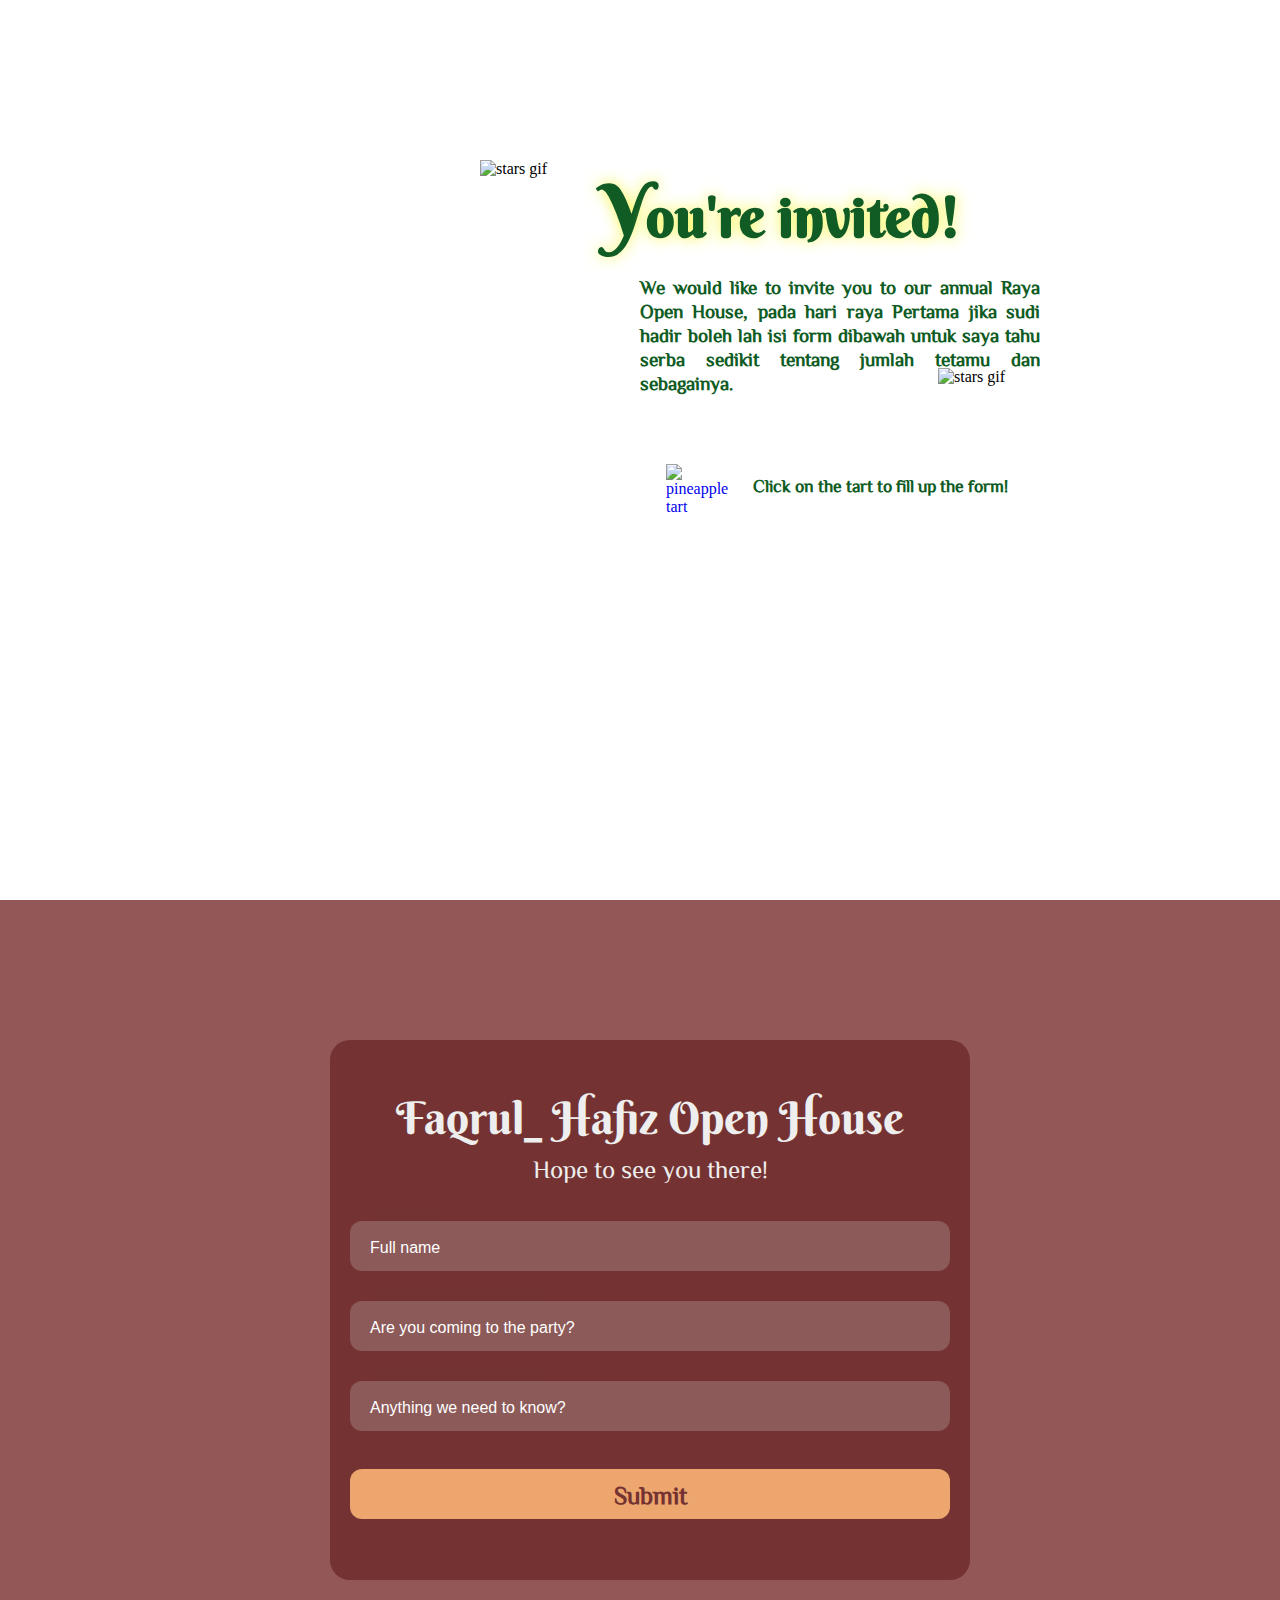
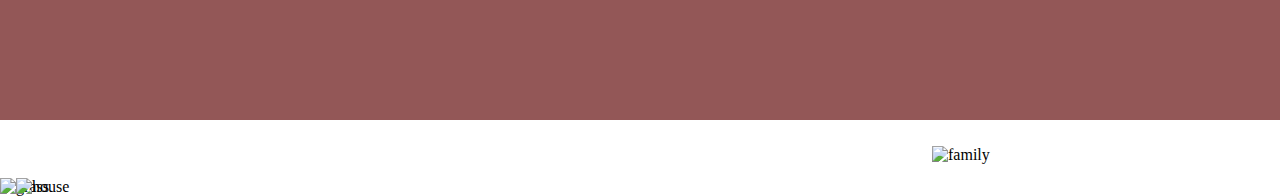
==== invitationpage.html @ e44bca33 "Add files via upload" ====
<!DOCTYPE html>
<html lang="en">
<head>
    <meta charset="UTF-8">
    <meta http-equiv="X-UA-Compatible" content="IE=edge">
    <meta name="viewport" content="width=device-width, initial-scale=1.0">
    <title>Invitation</title>
    <link rel="stylesheet" href="stylesi.css">
    <link rel="icon" type="image/x-icon" href="favicon.svg">
    <link rel="preconnect" href="https://fonts.googleapis.com">
    <link rel="preconnect" href="https://fonts.gstatic.com" crossorigin>
    <link href="https://fonts.googleapis.com/css2?family=Berkshire+Swash&family=Parisienne&family=ZCOOL+XiaoWei&display=swap" rel="stylesheet">
</head>

<body>
<img class="star1" src="invitationpage/star1.gif" alt="stars gif" width="150px">
<img class="star2" src="invitationpage/star2.gif" alt="stars gif" width="150px">

<div class="parallax"></div>
<h1 class="title"><span>Y</span>ou're invited!</h1>
<p class="invite_message">
    We would like to invite you to our annual Raya Open House, pada hari raya Pertama jika sudi hadir boleh lah isi form dibawah untuk saya tahu serba sedikit tentang jumlah tetamu dan sebagainya.
</p>
<a href="#form">
    <img class="tart" src="invitationpage/tart.png" alt="pineapple tart" width="70px">
</a>
<h5>Click on the tart to fill up the form!</h5>

<div class="bottom">
    <div class="div_form">
        <form id="form" class="form" action="https://formsubmit.co/faqrul669@gmail.com" method="POST">
            <div class="title2">Faqrul_ Hafiz Open House</div>
            <div class="subtitle">Hope to see you there!</div>
            <div class="input_container ic1">
                <input id="fullname" class="input" type="text" placeholder=" " name="fullname">
                <div class="cut"></div>
                <label for="fullname" class="placeholder">Full name</label>
            </div>
            <div class="input_container ic2">
                <input id="attendance" class="input" type="text" placeholder=" " name="attendance">
                <div class="cut cut-short"></div>
                <label for="attendance" class="placeholder">Are you coming to the party?</label>
            </div>
            <div class="input_container ic2">
                <input id="remarks" class="input" type="text" placeholder=" " name="remarks">
                <div class="cut cut-short"></div>
                <label for="remarks" class="placeholder">Anything we need to know?</label>
            </div>
            <button type="submit" class="submit">Submit</button>
        </form>
    </div>
</div>
<img src="invitationpage/grass.png" alt="grass" class="grass">
<img src="invitationpage/house2.gif" alt="house" class="house">
<img src="invitationpage/family.png" alt="family" class="family">
</body>
</html>
---- stylesi.css ----
html body {
    padding: 0;
    margin: 0;
    height: 100vh;
    overflow-x: hidden;
}

html {
    scroll-behavior: smooth;
}

.parallax {
    background-image: url("invitationpage/background.png");
    height: 100vh;
    width: 100vw;
    background-attachment: fixed;
    background-position: center;
    background-repeat: no-repeat;
    background-size: cover;
}

.star1 {
    position: absolute;
    top: 10rem;
    left: 30rem;
}

.star2 {
    position: absolute;
    top: 23rem;
    right: 12rem;
}

span {
    font-size: 4.5rem;
}

.title {
    font-family: 'Berkshire Swash', cursive;
    font-size: 3.5rem;
    font-weight: bolder;
    color: rgb(16, 92, 36);
    text-shadow: 0px 0px 15px rgb(247, 247, 85);
    position: absolute;
    top: 8rem;
    right: 20rem;
    animation: float 3s ease-in-out infinite;
}

@keyframes float {
    0% { transform: translate(0,  0px); }
    50%  { transform: translate(0, 15px); }
    100%   { transform: translate(0, -0px); }   
}

.invite_message {
    font-family: 'ZCOOL XiaoWei', serif;
    font-size: 1.2rem;
    font-weight: bold;
    line-height: 24px;
    color: rgb(16, 92, 36);
    height: 200px;
    width: 400px;
    text-align: justify;
    position: absolute;
    top: 16rem;
    right: 15rem;
}

.tart {
    position: absolute;
    top: 29rem;
    right: 34rem;
}

h5 {
    font-family: 'ZCOOL XiaoWei', serif;
    font-size: 1.1rem;
    font-weight: bold;
    color: rgb(16, 92, 36);
    position: absolute;
    top: 28rem;
    right: 17rem;
}

.bottom {
    height: 800px;
    width: 100vw;
    background-color: rgb(147, 87, 87);   
    display: flex;
    flex-flow: column nowrap;
    justify-content: center;
    align-items: center;
    padding: 10px;
}

.form {
    background-color: #743332;
    border-radius: 20px;
    height: 500px;
    padding: 20px;
    width: 600px;
}

.title2 {
    color: #eee;
    font-family: 'Berkshire Swash', cursive;
    font-size: 45px;
    text-align: center;
    margin-top: 30px;
}

.subtitle {
    color: #eee;
    font-family: 'ZCOOL XiaoWei', serif;
    font-size: 25px;
    font-weight: 300;
    text-align: center;
    margin-top: 10px;
}

.input_container {
    height: 50px;
    position: relative;
    width: 100%;
}

.ic1 {
    margin-top: 40px;
}
  
.ic2 {
    margin-top: 30px;
}
  
.input {
    background-color: #8c5a59;
    border-radius: 12px;
    border: 0;
    box-sizing: border-box;
    color: rgb(255, 255, 255);
    font-size: 18px;
    height: 100%;
    outline: 0;
    padding: 4px 20px 0;
    width: 100%;
}
  
.cut {
    background-color: #743333;
    border-radius: 10px;
    height: 20px;
    left: 20px;
    position: absolute;
    top: -20px;
    transform: translateY(0);
    transition: transform 200ms;
    width: 76px;
}
  
.cut-short {
    width: 180px;
}
  
.input:focus ~ .cut,
.input:not(:placeholder-shown) ~ .cut {
    transform: translateY(10px);
}
  
.placeholder {
    color: #ffffff;
    font-family: sans-serif;
    left: 20px;
    line-height: 14px;
    pointer-events: none;
    position: absolute;
    transform-origin: 0 50%;
    transition: transform 200ms, color 200ms;
    top: 20px;
}
  
.input:focus ~ .placeholder,
.input:not(:placeholder-shown) ~ .placeholder {
    transform: translateY(-30px) translateX(10px) scale(0.8);
}
  
.input:not(:placeholder-shown) ~ .placeholder {
    color: #8c5a59;
}
  
.input:focus ~ .placeholder {
    color: #ffffff;
}
  
.submit {
    background-color: #eca66e;
    border-radius: 12px;
    border: 0;
    box-sizing: border-box;
    color: #743332;
    cursor: pointer;
    font-family: 'ZCOOL XiaoWei', serif;
    font-size: 25px;
    font-weight: bold;
    height: 50px;
    margin-top: 38px;
    outline: 0;
    text-align: center;
    width: 100%;
}
  
.submit:active {
    background-color: #fff;
}

.grass {
    width: 100vw;
    height: auto;
    position: absolute;
    bottom: -56rem;
}

.house {
    width: 400px;
    position: absolute;
    bottom: -56rem;
    left: 1rem;
}

.family {
    width: 300px;
    position: absolute;
    bottom: -54rem;
    right: 3rem;
}

@media screen and (max-width: 1080px) {
    * body {
        margin: 0;
        padding: 0;
        background-image: url(invitationpage/background.png);
        height: auto;
        background-repeat: no-repeat;
        background-position: center;
        background-size: cover;
        background-attachment: fixed;
        overflow-y: hidden;
        overflow-x: hidden;
    }

    .bottom {
        width: 100;
        height: auto;
        background-color: transparent; 
        margin: 30px;
        }
    
    .div_form { 
        display: flex;
        justify-content: center;
        align-items: center;
        padding: 20px;
        margin-top: 2rem;
    }
    
    .form {
        margin: auto;
        padding: 14px;
        width: 100vw;
        height: auto;
    }

    .title2 {
        font-size: 35px;
    }

    .subtitle {
        font-size: 20px;
    }

    .parallax, .star1, .star2, .grass, .house, .invite_message, .title, .family, .tart, h5 {
        display: none;
    }
}
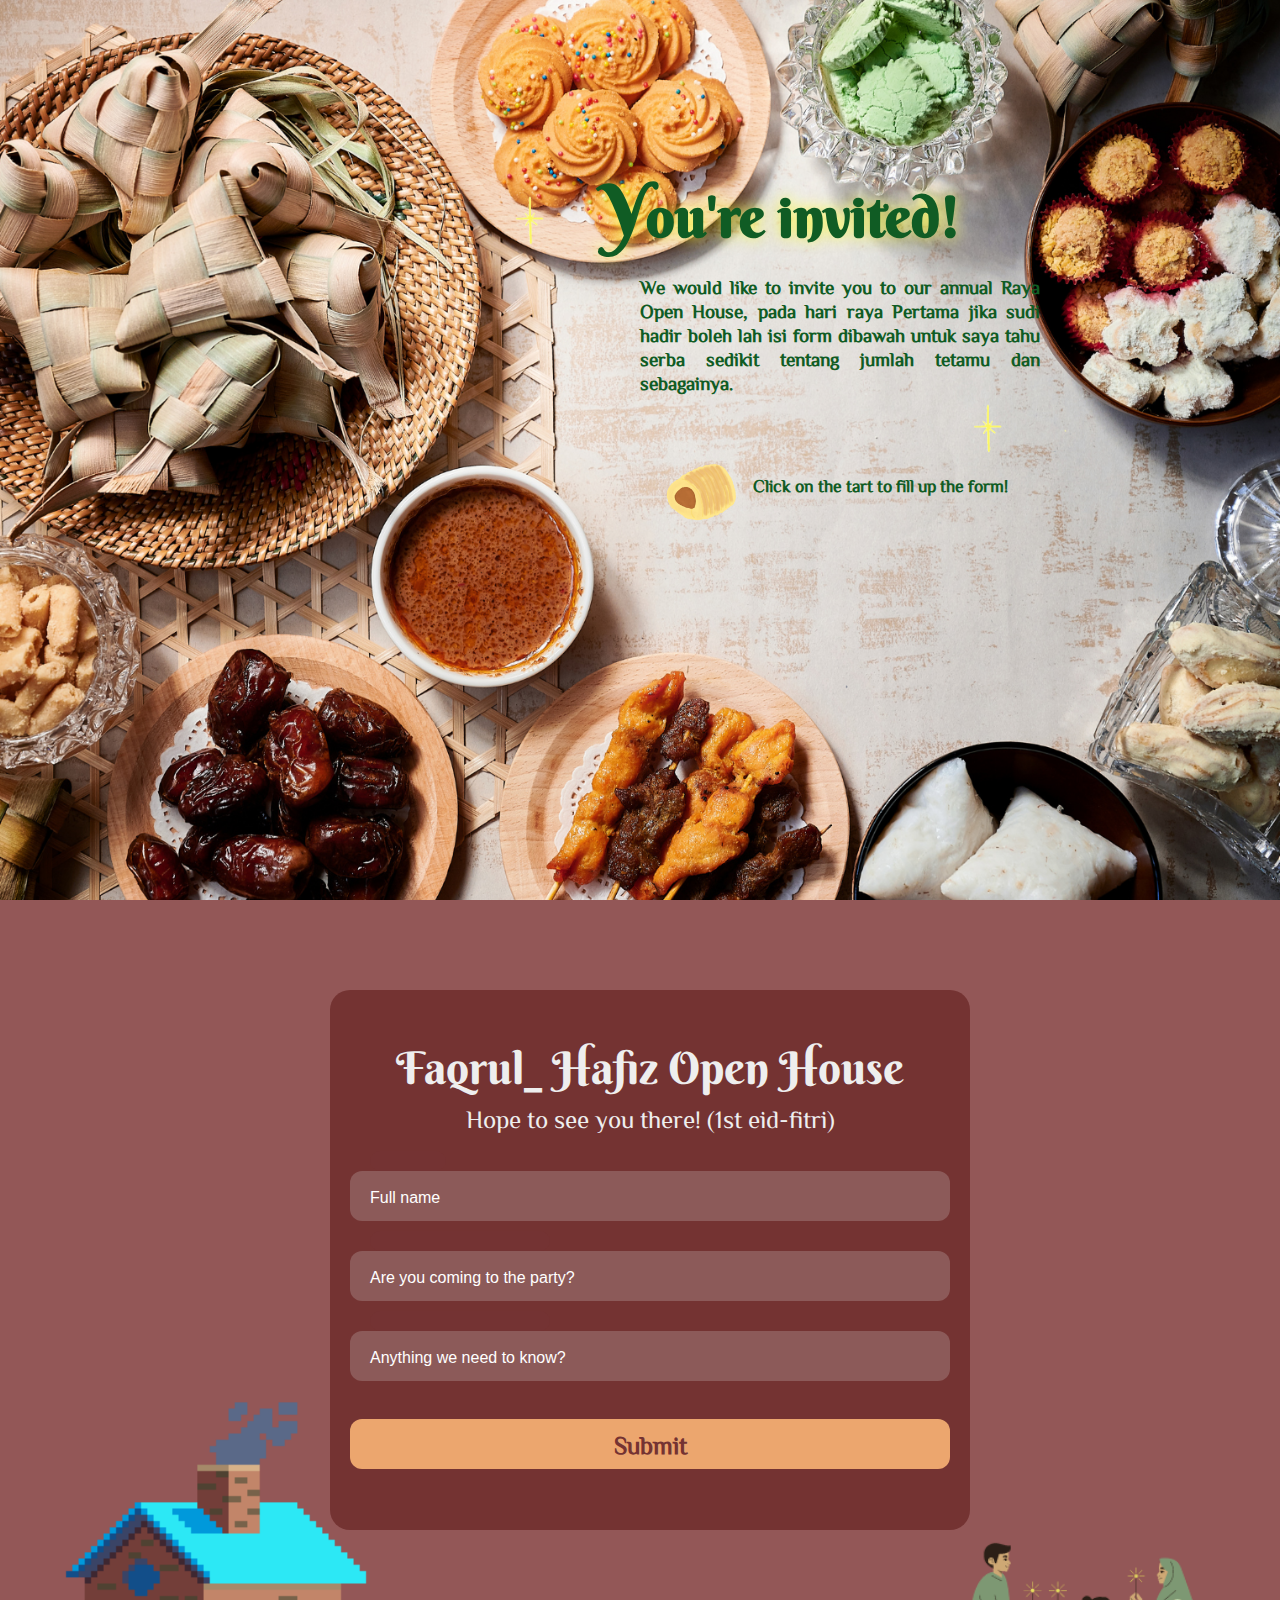
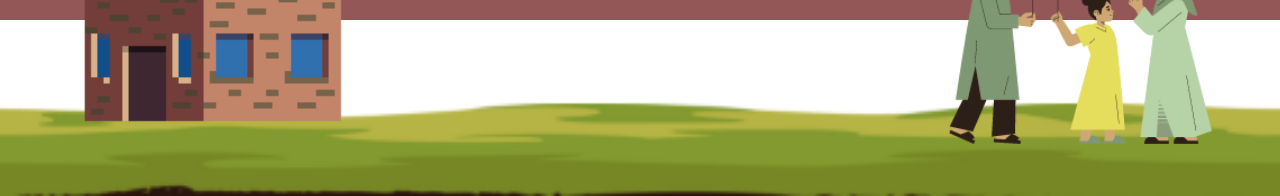
==== commit 36405099: "Update invitationpage.html" ====
--- a/invitationpage.html
+++ b/invitationpage.html
@@ -30,7 +30,7 @@
     <div class="div_form">
         <form id="form" class="form" action="https://formsubmit.co/faqrul669@gmail.com" method="POST">
             <div class="title2">Faqrul_ Hafiz Open House</div>
-            <div class="subtitle">Hope to see you there!</div>
+            <div class="subtitle">Hope to see you there! (1st eid-fitri)</div>
             <div class="input_container ic1">
                 <input id="fullname" class="input" type="text" placeholder=" " name="fullname">
                 <div class="cut"></div>
@@ -54,4 +54,4 @@
 <img src="invitationpage/house2.gif" alt="house" class="house">
 <img src="invitationpage/family.png" alt="family" class="family">
 </body>
-</html>+</html>
--- a/stylesi.css
+++ b/stylesi.css
@@ -2,7 +2,7 @@
     padding: 0;
     margin: 0;
     height: 100vh;
-    overflow-x: hidden;
+
 }
 
 html {
@@ -84,7 +84,7 @@
 }
 
 .bottom {
-    height: 800px;
+    height: 700px;
     width: 100vw;
     background-color: rgb(147, 87, 87);   
     display: flex;
@@ -281,4 +281,4 @@
     .parallax, .star1, .star2, .grass, .house, .invite_message, .title, .family, .tart, h5 {
         display: none;
     }
-}+}
